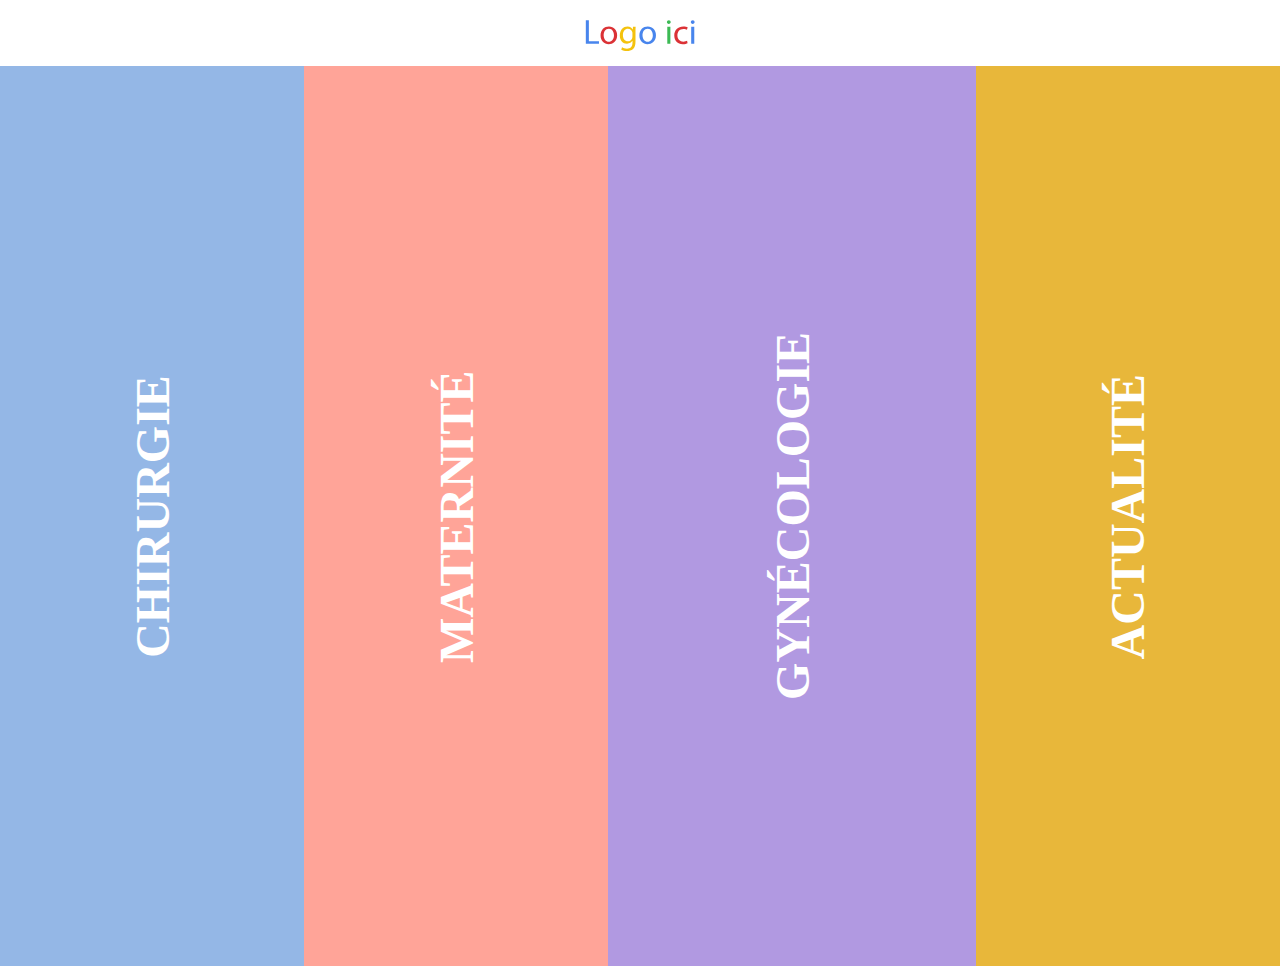
==== index.html @ 26a63998 "hover image" ====
<!doctype html>
<html>
<head>
<meta charset="utf-8">
<meta http-equiv="X-UA-Compatible" content="IE=edge">
<meta name="viewport" content="width=device-width, initial-scale=1">
<title>Le Belvedere</title>
<link href="stylehome.css" rel="stylesheet" type="text/css">
<script src="app.js"></script>
</head>
<body>
	<header>
<!-- Logo -->
		<img class= "logo" src="img/Google_logo.svg" alt="logo style google">
		<nav>
			<ul class="sliding-menu">
<!-- grid Chirurgie -->
				<li class="slide-chirurgie">
					<img class="imgchirurgie" src="img/chirurgie-low.png" alt="">
					<span class="slide-content"><strong>CHIRURGIE</strong></span>
				</li>
<!-- grid Mater -->
				<li class="slide-mater">

					<span><strong>MATERNITÉ</strong></span>
				</li>
<!-- grid gyneco -->
				<li class="slide-gyneco">

					<span><strong>GYNÉCOLOGIE</strong></span>
				</li>
<!-- grid Actu -->
				<li class="slide-actu">

					<span><strong>ACTUALITÉ</strong></span>
				</li>
			</ul>
		</nav>
	</header>
	<!--<footer>
		<div class="grid-container">
			<div class="logo">
				<img src="img/Google_logo.svg" alt="">
			</div>
			<div class="contact">
				<h2>Nous contacter</h2>
				<iframe class="map" src="https://www.google.com/maps/embed?pb=!1m18!1m12!1m3!1d2593.360764473008!2d1.079399015695706!3d49.45879767935085!2m3!1f0!2f0!3f0!3m2!1i1024!2i768!4f13.1!3m3!1m2!1s0x47e0ddea89d8a931%3A0x95f97db6a9b7b0f!2sCentre%20hospitalier%20du%20Belv%C3%A9d%C3%A8re!5e0!3m2!1sfr!2sfr!4v1608215527282!5m2!1sfr!2sfr" width="400" height="300" frameborder="0" style="border:0;" allowfullscreen="" aria-hidden="false" tabindex="0"></iframe>
			</div>
			<div class="mention">
				<ul>
					<li>
						<a href="#"><strong>Informations légales</strong></a>
					</li>
					<li>
						<a href="#"><strong>Politique de confidentialité</strong></a> 
					</li>
				</ul>
			</div>
		  </div>
	</footer>-->
</body>
</html>
---- stylehome.css ----
* {
	box-sizing: border-box;
}

body {
	font-family: "Segoe UI", "sans-serif";
	margin: 0;
	padding: 0;
	background-color: #ffffff;
	overflow: hidden;

}

.logo {
	width: 9%;
	display: block;
	margin-left: auto;
	margin-right: auto;
	padding-top: 1%;
	padding-bottom: 1%;
}

.sliding-menu {
	background: rgb(255, 255, 255);
	list-style: none;
	padding: 0;
	margin-top: 0;
	margin-bottom: 0;
	cursor: pointer;
	display: flex;
	flex-direction: column;
	height: 100vh;
	justify-content: stretch;
	font-size: 300%;
}

/*
*
Slide chirurgie
*
*/
.sliding-menu .slide-chirurgie {
	display: flex;
	flex: 1 1 100%;
	align-items: center;
	justify-content: center;
	transition: 0.5s;
	color: #ffffff;
	background: #94B7E6;
}
.sliding-menu .slide-chirurgie:hover {
	font-size: 250%;
}
.slide-chirurgie .imgchirurgie {
	position: absolute;
	margin-top:  2vw;
	width: 30vw;
	opacity: 0;
}
.imgchirurgie:hover {
	opacity: 1;
}
/*
*
Slide mater
*
*/
.sliding-menu .slide-mater {
	display: flex;
	flex: 1 1 100%;
	align-items: center;
	justify-content: center;
	transition: 0.5s;
	color: #ffffff;
	background-color: #FFA498;
}
  
.sliding-menu .slide-mater:hover {
	font-size: 250%;
}

/*
*
Slide gyneco
*
*/
.sliding-menu .slide-gyneco {
	display: flex;
	flex: 1 1 100%;
	align-items: center;
	justify-content: center;
	transition: 0.5s;
	color: #ffffff;
	background-color: #B199E1;
}
  
.sliding-menu .slide-gyneco:hover {
	font-size: 250%;
}

/*
*
Slide actu
*
*/  
.sliding-menu .slide-actu {
	display: flex;
	flex: 1 1 100%;
	align-items: center;
	justify-content: center;
	transition: 0.5s;
	color:  #ffffff;
	background-color: #E8B73A;
}
  
.sliding-menu .slide-actu:hover {
	font-size: 250%;
}

@media (max-width: 60rem) {
/*
*
Slide chirurgie
*
*/
	.sliding-menu .slide-chirurgie:hover {
	  padding-top: 30%;
	}
/*
*
Slide mater
*
*/
	.sliding-menu .slide-mater:hover {
		padding-top: 30%;
	}
/*
*
Slide gyneco
*
*/
	.sliding-menu .slide-gyneco:hover {
		padding-top: 30%;
	}
/*
*
Slide actu
*
*/
	.sliding-menu .slide-actu:hover {
		padding-top: 30%;
	}
}

@media (min-width: 60rem) {
	.sliding-menu {
	  flex-direction: row;
	}
/*
*
Slide chirurgie
*
*/
	.sliding-menu .slide-chirurgie span {
	  transform: rotate(-90deg);
	}
	.sliding-menu .slide-chirurgie span:hover {
		transform: rotate(0deg);
		transition: 80ms;
		margin-left: 50%;
	  }
	.sliding-menu .slide-chirurgie:hover {
	  padding-right: 20%;
	}
/*
*
Slide mater
*
*/
	.sliding-menu .slide-mater span {
		transform: rotate(-90deg);
		padding: 30%;
	  }
	  .sliding-menu .slide-mater span:hover {
		transform: rotate(0deg);
		transition: 80ms;
		margin-left: 50%;
	  }
	  .sliding-menu .slide-mater:hover {
		padding-right: 20%;
	}
/*
*
Slide gyneco
*
*/
	.sliding-menu .slide-gyneco span {
		transform: rotate(-90deg);
		padding: 30%;
	  }
	  .sliding-menu .slide-gyneco span:hover {
		transform: rotate(0deg);
		transition: 80ms;
		margin-left: 50%;
	  }
	  .sliding-menu .slide-gyneco:hover {
		padding-right: 20%;
	}
/*
*
Slide actu
*
*/
	.sliding-menu .slide-actu span {
		transform: rotate(-90deg);
		padding: 30%;
	  }
	  .sliding-menu .slide-actu span:hover {
		transform: rotate(0deg);
		transition: 80ms;
		margin-left: 50%;
	  }
	  .sliding-menu .slide-actu:hover {
		padding-right: 20%;
	}
}

/*
*
					Footer 
*

.grid-container {
	display: grid;
	background-color:#ffffff;
	grid-template-columns: 1fr 1fr 1fr;
	grid-template-rows: 1fr;
	gap: 0px 0px;
	grid-template-areas:"logo contact mention";
	padding: 5%;
	margin-left: auto;
	margin-right: auto;
	text-align: center;
}
.logo {
	grid-area: logo;
	margin-top: auto;
	margin-bottom: auto;

}
.contact {
	grid-area: contact;
	color: #ffffff;
	background-color: #E8B73A;
	border-radius: 30px;
	margin: 5%;
}
.map {
	padding-bottom: 10%;
	padding-top: 5%;
}
.mention {
	grid-area: mention;
	background-color: #E8B73A;
	border-radius: 30px;
}
.mention ul li{
	display: flex;
	justify-content: center;
	list-style: none;
	padding-top: 5%;
}
.mention ul li a{
	text-decoration: none;
	color: #ffffff;
	font-size: 110%;
}
*/
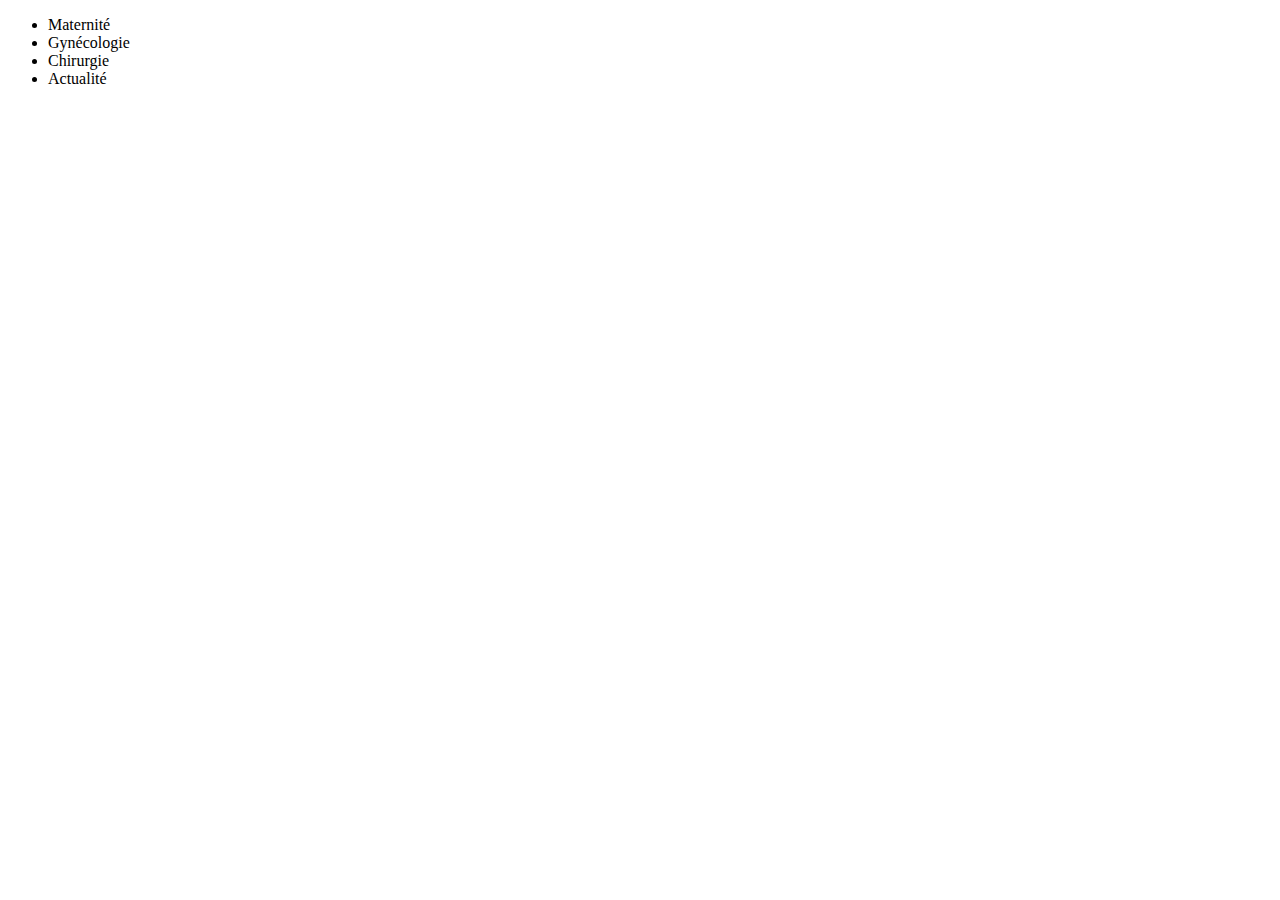
==== commit 810b7d95: "v0" ====
--- a/index.html
+++ b/index.html
@@ -1,62 +1,28 @@
-<!doctype html>
-<html>
-<head>
-<meta charset="utf-8">
-<meta http-equiv="X-UA-Compatible" content="IE=edge">
-<meta name="viewport" content="width=device-width, initial-scale=1">
-<title>Le Belvedere</title>
-<link href="stylehome.css" rel="stylesheet" type="text/css">
-<script src="app.js"></script>
-</head>
-<body>
-	<header>
-<!-- Logo -->
-		<img class= "logo" src="img/Google_logo.svg" alt="logo style google">
-		<nav>
-			<ul class="sliding-menu">
-<!-- grid Chirurgie -->
-				<li class="slide-chirurgie">
-					<img class="imgchirurgie" src="img/chirurgie-low.png" alt="">
-					<span class="slide-content"><strong>CHIRURGIE</strong></span>
-				</li>
-<!-- grid Mater -->
-				<li class="slide-mater">
-
-					<span><strong>MATERNITÉ</strong></span>
-				</li>
-<!-- grid gyneco -->
-				<li class="slide-gyneco">
-
-					<span><strong>GYNÉCOLOGIE</strong></span>
-				</li>
-<!-- grid Actu -->
-				<li class="slide-actu">
-
-					<span><strong>ACTUALITÉ</strong></span>
-				</li>
-			</ul>
-		</nav>
-	</header>
-	<!--<footer>
-		<div class="grid-container">
-			<div class="logo">
-				<img src="img/Google_logo.svg" alt="">
-			</div>
-			<div class="contact">
-				<h2>Nous contacter</h2>
-				<iframe class="map" src="https://www.google.com/maps/embed?pb=!1m18!1m12!1m3!1d2593.360764473008!2d1.079399015695706!3d49.45879767935085!2m3!1f0!2f0!3f0!3m2!1i1024!2i768!4f13.1!3m3!1m2!1s0x47e0ddea89d8a931%3A0x95f97db6a9b7b0f!2sCentre%20hospitalier%20du%20Belv%C3%A9d%C3%A8re!5e0!3m2!1sfr!2sfr!4v1608215527282!5m2!1sfr!2sfr" width="400" height="300" frameborder="0" style="border:0;" allowfullscreen="" aria-hidden="false" tabindex="0"></iframe>
-			</div>
-			<div class="mention">
-				<ul>
-					<li>
-						<a href="#"><strong>Informations légales</strong></a>
-					</li>
-					<li>
-						<a href="#"><strong>Politique de confidentialité</strong></a> 
-					</li>
-				</ul>
-			</div>
-		  </div>
-	</footer>-->
-</body>
-</html>
+<!DOCTYPE html>
+<html lang="en" >
+<head>
+  <meta charset="UTF-8">
+  <title>CodePen - A Pen by Blue-0</title>
+  <link rel='stylesheet' href='https://fonts.googleapis.com/css?family=Raleway|Spectral'><link rel="stylesheet" href="./style.css">
+
+</head>
+<body>
+<!-- partial:index.partial.html -->
+<div class="burger">
+  <span></span>
+</div>
+
+
+<div class="overlay">
+  <ul class="nav-responsive">
+    <li class="lien-responsive">Maternité</li>
+    <li class="lien-responsive">Gynécologie</li>
+    <li class="lien-responsive">Chirurgie</li>
+    <li class="lien-responsive">Actualité</li>
+  </ul>
+</div>
+<!-- partial -->
+  <script src='https://cdnjs.cloudflare.com/ajax/libs/jquery/3.2.1/jquery.min.js'></script><script  src="./script.js"></script>
+
+</body>
+</html>
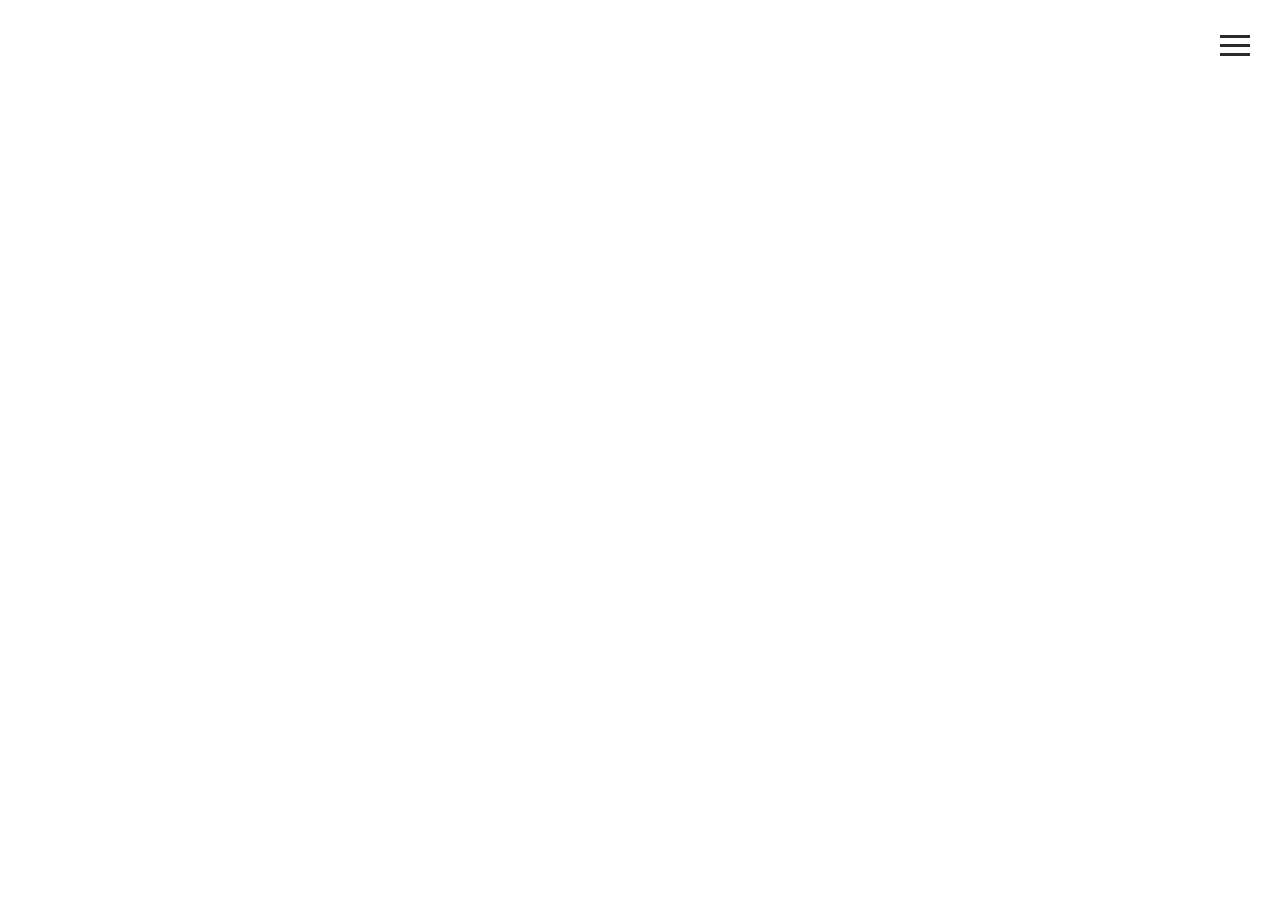
==== commit 7ff6d337: "Update index.html" ====
--- a/index.html
+++ b/index.html
@@ -3,7 +3,7 @@
 <head>
   <meta charset="UTF-8">
   <title>CodePen - A Pen by Blue-0</title>
-  <link rel='stylesheet' href='https://fonts.googleapis.com/css?family=Raleway|Spectral'><link rel="stylesheet" href="./style.css">
+  <link rel='stylesheet' href='https://fonts.googleapis.com/css?family=Raleway|Spectral'><link rel="stylesheet" href="./style_burger.css">
 
 </head>
 <body>
@@ -22,7 +22,7 @@
   </ul>
 </div>
 <!-- partial -->
-  <script src='https://cdnjs.cloudflare.com/ajax/libs/jquery/3.2.1/jquery.min.js'></script><script  src="./script.js"></script>
+  <script src='https://cdnjs.cloudflare.com/ajax/libs/jquery/3.2.1/jquery.min.js'></script><script  src="./script_burger.js"></script>
 
 </body>
 </html>
--- a/style_burger.css
+++ b/style_burger.css
@@ -0,0 +1,365 @@
+/*  COLORS
+========================================== */
+/*  FONTS
+========================================== */
+/*  MIXINS
+========================================== */
+/*  RESET
+========================================== */
+*, *:before, *:after {
+  margin: 0;
+  padding: 0;
+  box-sizing: border-box;
+}
+
+body {
+  width: 100%;
+  height: 100%;
+}
+body.overflow {
+  overflow: hidden;
+}
+
+/*  BURGER
+========================================== */
+.burger {
+  width: 50px;
+  height: 50px;
+  position: fixed;
+  top: 20px;
+  right: 20px;
+  border-radius: 4px;
+  z-index: 10;
+}
+.burger span {
+  position: relative;
+  margin-top: 9px;
+  margin-bottom: 9px;
+  -webkit-user-select: none;
+  -moz-user-select: none;
+  -ms-user-select: none;
+  user-select: none;
+  position: absolute;
+  top: 50%;
+  left: 50%;
+  margin-left: -15px;
+  margin-top: -1.5px;
+}
+.burger span, .burger span::before, .burger span::after {
+  display: block;
+  width: 30px;
+  height: 3px;
+  background-color: #2a2a2a;
+  outline: 1px solid transparent;
+  -webkit-transition-property: background-color, -webkit-transform;
+  -moz-transition-property: background-color, -moz-transform;
+  -o-transition-property: background-color, -o-transform;
+  transition-property: background-color, transform;
+  -webkit-transition-duration: 0.3s;
+  -moz-transition-duration: 0.3s;
+  -o-transition-duration: 0.3s;
+  transition-duration: 0.3s;
+}
+.burger span::before, .burger span::after {
+  position: absolute;
+  content: "";
+}
+.burger span::before {
+  top: -9px;
+}
+.burger span::after {
+  top: 9px;
+}
+.burger.clicked span {
+  background-color: transparent;
+}
+.burger.clicked span::before {
+  -webkit-transform: translateY(9px) rotate(45deg);
+  -moz-transform: translateY(9px) rotate(45deg);
+  -ms-transform: translateY(9px) rotate(45deg);
+  -o-transform: translateY(9px) rotate(45deg);
+  transform: translateY(9px) rotate(45deg);
+}
+.burger.clicked span::after {
+  -webkit-transform: translateY(-9px) rotate(-45deg);
+  -moz-transform: translateY(-9px) rotate(-45deg);
+  -ms-transform: translateY(-9px) rotate(-45deg);
+  -o-transform: translateY(-9px) rotate(-45deg);
+  transform: translateY(-9px) rotate(-45deg);
+}
+.burger.clicked span:before, .burger.clicked span:after {
+  background-color: #ffffff;
+}
+.burger:hover {
+  cursor: pointer;
+}
+
+/*  NAV
+========================================== */
+nav {
+  background-color: #2a2a2a;
+  position: fixed;
+  z-index: 9;
+  top: 0;
+  right: 0;
+  height: 100%;
+  max-width: 515px;
+  width: 100%;
+  padding: 100px 40px 60px 40px;
+  overflow-y: auto;
+  -webkit-transform: translateX(100%);
+  -moz-transform: translateX(100%);
+  -ms-transform: translateX(100%);
+  -o-transform: translateX(100%);
+  transform: translateX(100%);
+  -webkit-transition: transform 0.55s cubic-bezier(0.785, 0.135, 0.15, 0.86);
+  -moz-transition: transform 0.55s cubic-bezier(0.785, 0.135, 0.15, 0.86);
+  -o-transition: transform 0.55s cubic-bezier(0.785, 0.135, 0.15, 0.86);
+  transition: transform 0.55s cubic-bezier(0.785, 0.135, 0.15, 0.86);
+}
+nav.show {
+  -webkit-transform: translateX(0px);
+  -moz-transform: translateX(0px);
+  -ms-transform: translateX(0px);
+  -o-transform: translateX(0px);
+  transform: translateX(0px);
+}
+nav.show ul.main li {
+  -webkit-transform: translateX(0px);
+  -moz-transform: translateX(0px);
+  -ms-transform: translateX(0px);
+  -o-transform: translateX(0px);
+  transform: translateX(0px);
+  opacity: 1;
+}
+nav.show ul.main li:nth-child(1) {
+  transition-delay: 0.15s;
+}
+nav.show ul.main li:nth-child(2) {
+  transition-delay: 0.3s;
+}
+nav.show ul.main li:nth-child(3) {
+  transition-delay: 0.45s;
+}
+nav.show ul.main li:nth-child(4) {
+  transition-delay: 0.6s;
+}
+nav.show ul.main li:nth-child(5) {
+  transition-delay: 0.75s;
+}
+nav.show ul.main li:nth-child(6) {
+  transition-delay: 0.9s;
+}
+nav.show ul.main li:nth-child(7) {
+  transition-delay: 1.05s;
+}
+nav.show ul.main li:nth-child(8) {
+  transition-delay: 1.2s;
+}
+nav.show ul.main li:nth-child(9) {
+  transition-delay: 1.35s;
+}
+nav.show .about, nav.show .social, nav.show ul.sub {
+  -webkit-transform: translateY(0px);
+  -moz-transform: translateY(0px);
+  -ms-transform: translateY(0px);
+  -o-transform: translateY(0px);
+  transform: translateY(0px);
+  opacity: 1;
+  transition-delay: 0.85s;
+}
+@media (min-width: 667px) {
+  nav {
+    padding: 120px 90px 70px 90px;
+  }
+}
+nav ul.main {
+  list-style-type: none;
+}
+nav ul.main li {
+  margin-bottom: 20px;
+  -webkit-transform: translateX(40px);
+  -moz-transform: translateX(40px);
+  -ms-transform: translateX(40px);
+  -o-transform: translateX(40px);
+  transform: translateX(40px);
+  opacity: 0;
+  -webkit-transition: all 0.3s ease;
+  -moz-transition: all 0.3s ease;
+  -o-transition: all 0.3s ease;
+  transition: all 0.3s ease;
+}
+nav ul.main li:last-of-type {
+  margin-bottom: 0px;
+}
+nav ul.main li a {
+  color: #ffffff;
+  font-family: "Raleway", sans-serif;
+  text-decoration: none;
+  text-transform: uppercase;
+  font-size: 1.5rem;
+  display: block;
+  letter-spacing: 5px;
+  font-weight: 600;
+  padding: 10px 0;
+  -webkit-transition: all 0.3s ease;
+  -moz-transition: all 0.3s ease;
+  -o-transition: all 0.3s ease;
+  transition: all 0.3s ease;
+}
+nav ul.main li a span {
+  color: #5996f0;
+}
+nav ul.main li a:hover {
+  color: #5996f0;
+}
+nav .about {
+  margin-top: 40px;
+  -webkit-transform: translateY(30px);
+  -moz-transform: translateY(30px);
+  -ms-transform: translateY(30px);
+  -o-transform: translateY(30px);
+  transform: translateY(30px);
+  opacity: 0;
+  -webkit-transition: all 0.4s ease;
+  -moz-transition: all 0.4s ease;
+  -o-transition: all 0.4s ease;
+  transition: all 0.4s ease;
+}
+nav .about p {
+  color: #ffffff;
+  font-family: "Spectral", serif;
+  font-size: 1.05rem;
+  letter-spacing: 0.5px;
+  line-height: 170%;
+}
+nav .social {
+  margin-top: 40px;
+  position: relative;
+  padding-bottom: 30px;
+  -webkit-transform: translateY(30px);
+  -moz-transform: translateY(30px);
+  -ms-transform: translateY(30px);
+  -o-transform: translateY(30px);
+  transform: translateY(30px);
+  opacity: 0;
+  -webkit-transition: all 0.4s ease;
+  -moz-transition: all 0.4s ease;
+  -o-transition: all 0.4s ease;
+  transition: all 0.4s ease;
+}
+nav .social:after {
+  content: "";
+  width: 230px;
+  height: 2px;
+  background-color: #5996f0;
+  position: absolute;
+  bottom: 0;
+  left: 0;
+}
+nav .social a {
+  display: inline-block;
+  width: 30px;
+  height: 30px;
+  margin-right: 25px;
+}
+nav .social a:last-of-type {
+  margin-right: 0px;
+}
+nav .social a:hover svg path, nav .social a:hover svg circle {
+  fill: #5996f0;
+}
+nav .social a svg {
+  width: 100%;
+  height: 100%;
+}
+nav .social a svg path, nav .social a svg circle {
+  fill: #ffffff;
+  -webkit-transition: all 0.3s ease;
+  -moz-transition: all 0.3s ease;
+  -o-transition: all 0.3s ease;
+  transition: all 0.3s ease;
+}
+nav ul.sub {
+  list-style-type: none;
+  margin-top: 40px;
+  -webkit-transform: translateY(30px);
+  -moz-transform: translateY(30px);
+  -ms-transform: translateY(30px);
+  -o-transform: translateY(30px);
+  transform: translateY(30px);
+  opacity: 0;
+  -webkit-transition: all 0.4s ease;
+  -moz-transition: all 0.4s ease;
+  -o-transition: all 0.4s ease;
+  transition: all 0.4s ease;
+}
+nav ul.sub li {
+  margin-bottom: 10px;
+}
+nav ul.sub li:last-of-type {
+  margin-bottom: 0px;
+}
+nav ul.sub li a {
+  color: #ffffff;
+  font-family: "Raleway", sans-serif;
+  letter-spacing: 1px;
+  font-size: 0.9rem;
+  text-decoration: none;
+  -webkit-transition: all 0.3s ease;
+  -moz-transition: all 0.3s ease;
+  -o-transition: all 0.3s ease;
+  transition: all 0.3s ease;
+}
+nav ul.sub li a:hover {
+  color: #5996f0;
+}
+
+/*  OVERLAY
+========================================== */
+.overlay {
+  position: fixed;
+  top: 0;
+  left: 0;
+  z-index: 1;
+  width: 100%;
+  height: 100%;
+  -webkit-transition: all 0.3s ease-in-out;
+  -moz-transition: all 0.3s ease-in-out;
+  -o-transition: all 0.3s ease-in-out;
+  transition: all 0.3s ease-in-out;
+  background-color: #5996f0;
+  opacity: 0;
+  visibility: hidden;
+}
+.overlay.show {
+  opacity: 0.8;
+  visibility: visible;
+}
+
+/* TEXTE
+========================================== */
+.nav-responsive{
+  display: flex;
+  flex-direction: column;
+  margin-top: 10vh;
+  list-style: none;
+  justify-content: center;
+}
+
+
+.lien-responsive{
+  font-size: 41pt;
+  font-weight: bold;
+  margin-top: 10vh;
+  font-family: "lato";
+  display: flex;
+  justify-content: center;
+  transition: all 300ms ease;
+}
+
+.lien-responsive:hover{
+color: white;
+cursor: pointer;
+transition: all 300ms ease;
+}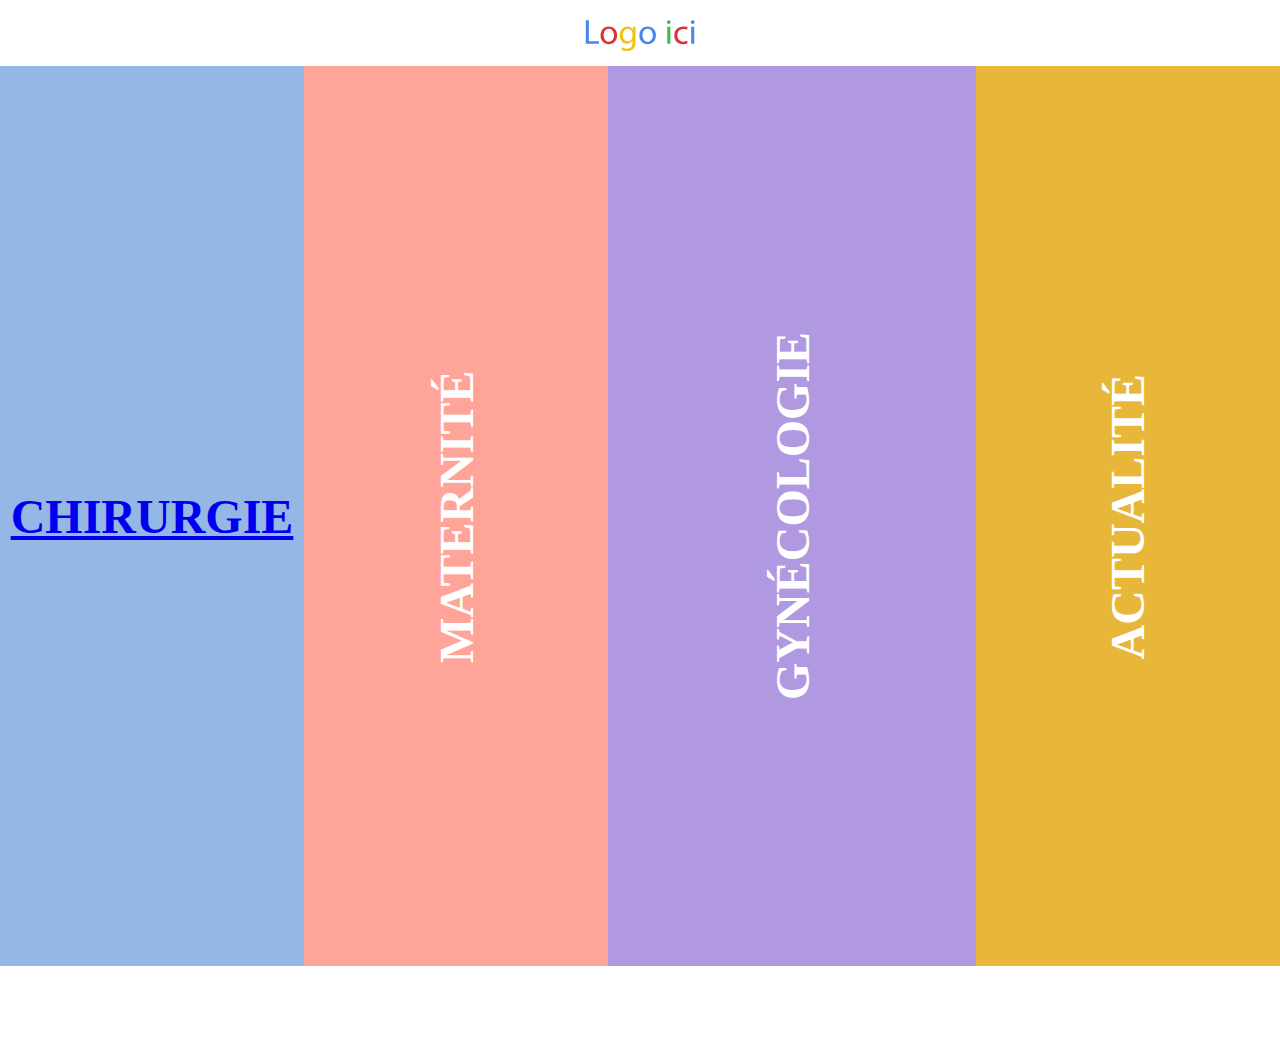
==== commit 30438bb2: "Update index.html" ====
--- a/index.html
+++ b/index.html
@@ -1,28 +1,64 @@
-<!DOCTYPE html>
-<html lang="en" >
-<head>
-  <meta charset="UTF-8">
-  <title>CodePen - A Pen by Blue-0</title>
-  <link rel='stylesheet' href='https://fonts.googleapis.com/css?family=Raleway|Spectral'><link rel="stylesheet" href="./style_burger.css">
-
-</head>
-<body>
-<!-- partial:index.partial.html -->
-<div class="burger">
-  <span></span>
-</div>
-
-
-<div class="overlay">
-  <ul class="nav-responsive">
-    <li class="lien-responsive">Maternité</li>
-    <li class="lien-responsive">Gynécologie</li>
-    <li class="lien-responsive">Chirurgie</li>
-    <li class="lien-responsive">Actualité</li>
-  </ul>
-</div>
-<!-- partial -->
-  <script src='https://cdnjs.cloudflare.com/ajax/libs/jquery/3.2.1/jquery.min.js'></script><script  src="./script_burger.js"></script>
-
-</body>
-</html>
+<!doctype html>
+<html>
+<head>
+<meta charset="utf-8">
+<meta http-equiv="X-UA-Compatible" content="IE=edge">
+<meta name="viewport" content="width=device-width, initial-scale=1">
+<title>Le Belvedere</title>
+<link href="stylehome.css" rel="stylesheet" type="text/css">
+<script src="app.js"></script>
+</head>
+<body>
+	<header>
+<!-- Logo -->
+		<img class= "logo" src="img/Google_logo.svg" alt="logo style google">
+		<nav>
+			<ul class="sliding-menu">
+<!-- grid Chirurgie -->
+				<li class="slide-chirurgie">
+					<a href="chirurgie.html">
+					<img class="imgchirurgie" src="img/chirurgie-low.png" alt="">
+					<span class="slide-content"><strong>CHIRURGIE</strong></span>
+					</a>
+				</li>
+<!-- grid Mater -->
+				<li class="slide-mater">
+
+					<span><strong>MATERNITÉ</strong></span>
+				</li>
+<!-- grid gyneco -->
+				<li class="slide-gyneco">
+
+					<span><strong>GYNÉCOLOGIE</strong></span>
+				</li>
+<!-- grid Actu -->
+				<li class="slide-actu">
+
+					<span><strong>ACTUALITÉ</strong></span>
+				</li>
+			</ul>
+		</nav>
+	</header>
+	<!--<footer>
+		<div class="grid-container">
+			<div class="logo">
+				<img src="img/Google_logo.svg" alt="">
+			</div>
+			<div class="contact">
+				<h2>Nous contacter</h2>
+				<iframe class="map" src="https://www.google.com/maps/embed?pb=!1m18!1m12!1m3!1d2593.360764473008!2d1.079399015695706!3d49.45879767935085!2m3!1f0!2f0!3f0!3m2!1i1024!2i768!4f13.1!3m3!1m2!1s0x47e0ddea89d8a931%3A0x95f97db6a9b7b0f!2sCentre%20hospitalier%20du%20Belv%C3%A9d%C3%A8re!5e0!3m2!1sfr!2sfr!4v1608215527282!5m2!1sfr!2sfr" width="400" height="300" frameborder="0" style="border:0;" allowfullscreen="" aria-hidden="false" tabindex="0"></iframe>
+			</div>
+			<div class="mention">
+				<ul>
+					<li>
+						<a href="#"><strong>Informations légales</strong></a>
+					</li>
+					<li>
+						<a href="#"><strong>Politique de confidentialité</strong></a> 
+					</li>
+				</ul>
+			</div>
+		  </div>
+	</footer>-->
+</body>
+</html>
--- a/stylehome.css
+++ b/stylehome.css
@@ -0,0 +1,278 @@
+* {
+	box-sizing: border-box;
+}
+
+body {
+	font-family: "Segoe UI", "sans-serif";
+	margin: 0;
+	padding: 0;
+	background-color: #ffffff;
+	overflow: hidden;
+
+}
+
+.logo {
+	width: 9%;
+	display: block;
+	margin-left: auto;
+	margin-right: auto;
+	padding-top: 1%;
+	padding-bottom: 1%;
+}
+
+.sliding-menu {
+	background: rgb(255, 255, 255);
+	list-style: none;
+	padding: 0;
+	margin-top: 0;
+	margin-bottom: 0;
+	cursor: pointer;
+	display: flex;
+	flex-direction: column;
+	height: 100vh;
+	justify-content: stretch;
+	font-size: 300%;
+}
+
+/*
+*
+Slide chirurgie
+*
+*/
+.sliding-menu .slide-chirurgie {
+	display: flex;
+	flex: 1 1 100%;
+	align-items: center;
+	justify-content: center;
+	transition: 0.5s;
+	color: #ffffff;
+	background: #94B7E6;
+}
+.sliding-menu .slide-chirurgie:hover {
+	font-size: 250%;
+}
+.slide-chirurgie .imgchirurgie {
+	position: absolute;
+	margin-top:  2vw;
+	width: 30vw;
+	opacity: 0;
+}
+.imgchirurgie:hover {
+	opacity: 1;
+}
+/*
+*
+Slide mater
+*
+*/
+.sliding-menu .slide-mater {
+	display: flex;
+	flex: 1 1 100%;
+	align-items: center;
+	justify-content: center;
+	transition: 0.5s;
+	color: #ffffff;
+	background-color: #FFA498;
+}
+  
+.sliding-menu .slide-mater:hover {
+	font-size: 250%;
+}
+
+/*
+*
+Slide gyneco
+*
+*/
+.sliding-menu .slide-gyneco {
+	display: flex;
+	flex: 1 1 100%;
+	align-items: center;
+	justify-content: center;
+	transition: 0.5s;
+	color: #ffffff;
+	background-color: #B199E1;
+}
+  
+.sliding-menu .slide-gyneco:hover {
+	font-size: 250%;
+}
+
+/*
+*
+Slide actu
+*
+*/  
+.sliding-menu .slide-actu {
+	display: flex;
+	flex: 1 1 100%;
+	align-items: center;
+	justify-content: center;
+	transition: 0.5s;
+	color:  #ffffff;
+	background-color: #E8B73A;
+}
+  
+.sliding-menu .slide-actu:hover {
+	font-size: 250%;
+}
+
+@media (max-width: 60rem) {
+/*
+*
+Slide chirurgie
+*
+*/
+	.sliding-menu .slide-chirurgie:hover {
+	  padding-top: 30%;
+	}
+/*
+*
+Slide mater
+*
+*/
+	.sliding-menu .slide-mater:hover {
+		padding-top: 30%;
+	}
+/*
+*
+Slide gyneco
+*
+*/
+	.sliding-menu .slide-gyneco:hover {
+		padding-top: 30%;
+	}
+/*
+*
+Slide actu
+*
+*/
+	.sliding-menu .slide-actu:hover {
+		padding-top: 30%;
+	}
+}
+
+@media (min-width: 60rem) {
+	.sliding-menu {
+	  flex-direction: row;
+	}
+/*
+*
+Slide chirurgie
+*
+*/
+	.sliding-menu .slide-chirurgie span {
+	  transform: rotate(-90deg);
+	}
+	.sliding-menu .slide-chirurgie span:hover {
+		transform: rotate(0deg);
+		transition: 80ms;
+		margin-left: 50%;
+	  }
+	.sliding-menu .slide-chirurgie:hover {
+	  padding-right: 20%;
+	}
+/*
+*
+Slide mater
+*
+*/
+	.sliding-menu .slide-mater span {
+		transform: rotate(-90deg);
+		padding: 30%;
+	  }
+	  .sliding-menu .slide-mater span:hover {
+		transform: rotate(0deg);
+		transition: 80ms;
+		margin-left: 50%;
+	  }
+	  .sliding-menu .slide-mater:hover {
+		padding-right: 20%;
+	}
+/*
+*
+Slide gyneco
+*
+*/
+	.sliding-menu .slide-gyneco span {
+		transform: rotate(-90deg);
+		padding: 30%;
+	  }
+	  .sliding-menu .slide-gyneco span:hover {
+		transform: rotate(0deg);
+		transition: 80ms;
+		margin-left: 50%;
+	  }
+	  .sliding-menu .slide-gyneco:hover {
+		padding-right: 20%;
+	}
+/*
+*
+Slide actu
+*
+*/
+	.sliding-menu .slide-actu span {
+		transform: rotate(-90deg);
+		padding: 30%;
+	  }
+	  .sliding-menu .slide-actu span:hover {
+		transform: rotate(0deg);
+		transition: 80ms;
+		margin-left: 50%;
+	  }
+	  .sliding-menu .slide-actu:hover {
+		padding-right: 20%;
+	}
+}
+
+/*
+*
+					Footer 
+*
+
+.grid-container {
+	display: grid;
+	background-color:#ffffff;
+	grid-template-columns: 1fr 1fr 1fr;
+	grid-template-rows: 1fr;
+	gap: 0px 0px;
+	grid-template-areas:"logo contact mention";
+	padding: 5%;
+	margin-left: auto;
+	margin-right: auto;
+	text-align: center;
+}
+.logo {
+	grid-area: logo;
+	margin-top: auto;
+	margin-bottom: auto;
+
+}
+.contact {
+	grid-area: contact;
+	color: #ffffff;
+	background-color: #E8B73A;
+	border-radius: 30px;
+	margin: 5%;
+}
+.map {
+	padding-bottom: 10%;
+	padding-top: 5%;
+}
+.mention {
+	grid-area: mention;
+	background-color: #E8B73A;
+	border-radius: 30px;
+}
+.mention ul li{
+	display: flex;
+	justify-content: center;
+	list-style: none;
+	padding-top: 5%;
+}
+.mention ul li a{
+	text-decoration: none;
+	color: #ffffff;
+	font-size: 110%;
+}
+*/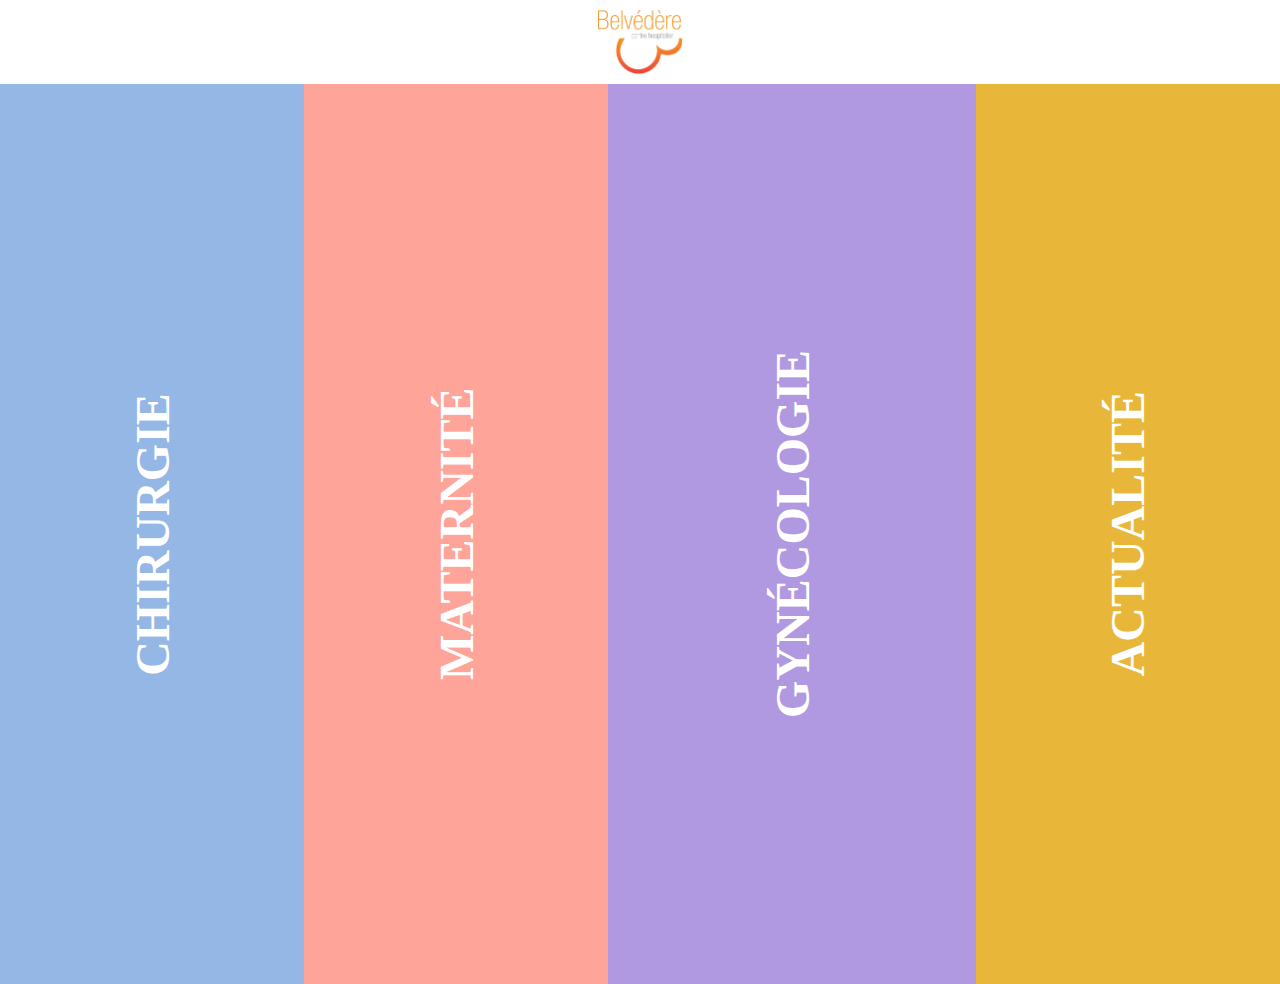
==== commit 8268631a: "final version" ====
--- a/index.html
+++ b/index.html
@@ -6,35 +6,33 @@
 <meta name="viewport" content="width=device-width, initial-scale=1">
 <title>Le Belvedere</title>
 <link href="stylehome.css" rel="stylesheet" type="text/css">
-<script src="app.js"></script>
 </head>
 <body>
 	<header>
 <!-- Logo -->
-		<img class= "logo" src="img/Google_logo.svg" alt="logo style google">
+		<div class="bglogo">
+		<img class= "logo" src="img/logo.png" alt="logo style google">
+		</div>
 		<nav>
 			<ul class="sliding-menu">
 <!-- grid Chirurgie -->
 				<li class="slide-chirurgie">
-					<a href="chirurgie.html">
-					<img class="imgchirurgie" src="img/chirurgie-low.png" alt="">
-					<span class="slide-content"><strong>CHIRURGIE</strong></span>
-					</a>
+					<span><strong><a class="slide-content" href="chirurgie.html">CHIRURGIE</a></strong></span>
 				</li>
 <!-- grid Mater -->
 				<li class="slide-mater">
 
-					<span><strong>MATERNITÉ</strong></span>
+					<span><strong><a class="slide-content" href="#">MATERNITÉ</a></strong></span>
 				</li>
 <!-- grid gyneco -->
 				<li class="slide-gyneco">
 
-					<span><strong>GYNÉCOLOGIE</strong></span>
+					<span><strong><a class="slide-content" href="#">GYNÉCOLOGIE</a></strong></span>
 				</li>
 <!-- grid Actu -->
 				<li class="slide-actu">
 
-					<span><strong>ACTUALITÉ</strong></span>
+					<span><strong><a class="slide-content" href="actu.html">ACTUALITÉ</a></strong></span>
 				</li>
 			</ul>
 		</nav>
--- a/stylehome.css
+++ b/stylehome.css
@@ -11,14 +11,17 @@
 
 }
 
-.logo {
-	width: 9%;
-	display: block;
-	margin-left: auto;
-	margin-right: auto;
-	padding-top: 1%;
-	padding-bottom: 1%;
-}
+.bglogo {
+    display: flex;
+    justify-content: center;
+    background-color: #fff;
+    margin-left: auto;
+    margin-right: auto;
+  }
+  .logo {
+    transform: rotate(90deg);
+    width: 5%;
+  }
 
 .sliding-menu {
 	background: rgb(255, 255, 255);
@@ -51,15 +54,7 @@
 .sliding-menu .slide-chirurgie:hover {
 	font-size: 250%;
 }
-.slide-chirurgie .imgchirurgie {
-	position: absolute;
-	margin-top:  2vw;
-	width: 30vw;
-	opacity: 0;
-}
-.imgchirurgie:hover {
-	opacity: 1;
-}
+
 /*
 *
 Slide mater
@@ -164,14 +159,7 @@
 	.sliding-menu .slide-chirurgie span {
 	  transform: rotate(-90deg);
 	}
-	.sliding-menu .slide-chirurgie span:hover {
-		transform: rotate(0deg);
-		transition: 80ms;
-		margin-left: 50%;
-	  }
-	.sliding-menu .slide-chirurgie:hover {
-	  padding-right: 20%;
-	}
+
 /*
 *
 Slide mater
@@ -181,14 +169,6 @@
 		transform: rotate(-90deg);
 		padding: 30%;
 	  }
-	  .sliding-menu .slide-mater span:hover {
-		transform: rotate(0deg);
-		transition: 80ms;
-		margin-left: 50%;
-	  }
-	  .sliding-menu .slide-mater:hover {
-		padding-right: 20%;
-	}
 /*
 *
 Slide gyneco
@@ -198,14 +178,7 @@
 		transform: rotate(-90deg);
 		padding: 30%;
 	  }
-	  .sliding-menu .slide-gyneco span:hover {
-		transform: rotate(0deg);
-		transition: 80ms;
-		margin-left: 50%;
-	  }
-	  .sliding-menu .slide-gyneco:hover {
-		padding-right: 20%;
-	}
+
 /*
 *
 Slide actu
@@ -215,16 +188,11 @@
 		transform: rotate(-90deg);
 		padding: 30%;
 	  }
-	  .sliding-menu .slide-actu span:hover {
-		transform: rotate(0deg);
-		transition: 80ms;
-		margin-left: 50%;
-	  }
-	  .sliding-menu .slide-actu:hover {
-		padding-right: 20%;
-	}
-}
-
+}
+ .slide-content {
+	 text-decoration: none;
+	 color: #fff;
+ }
 /*
 *
 					Footer 
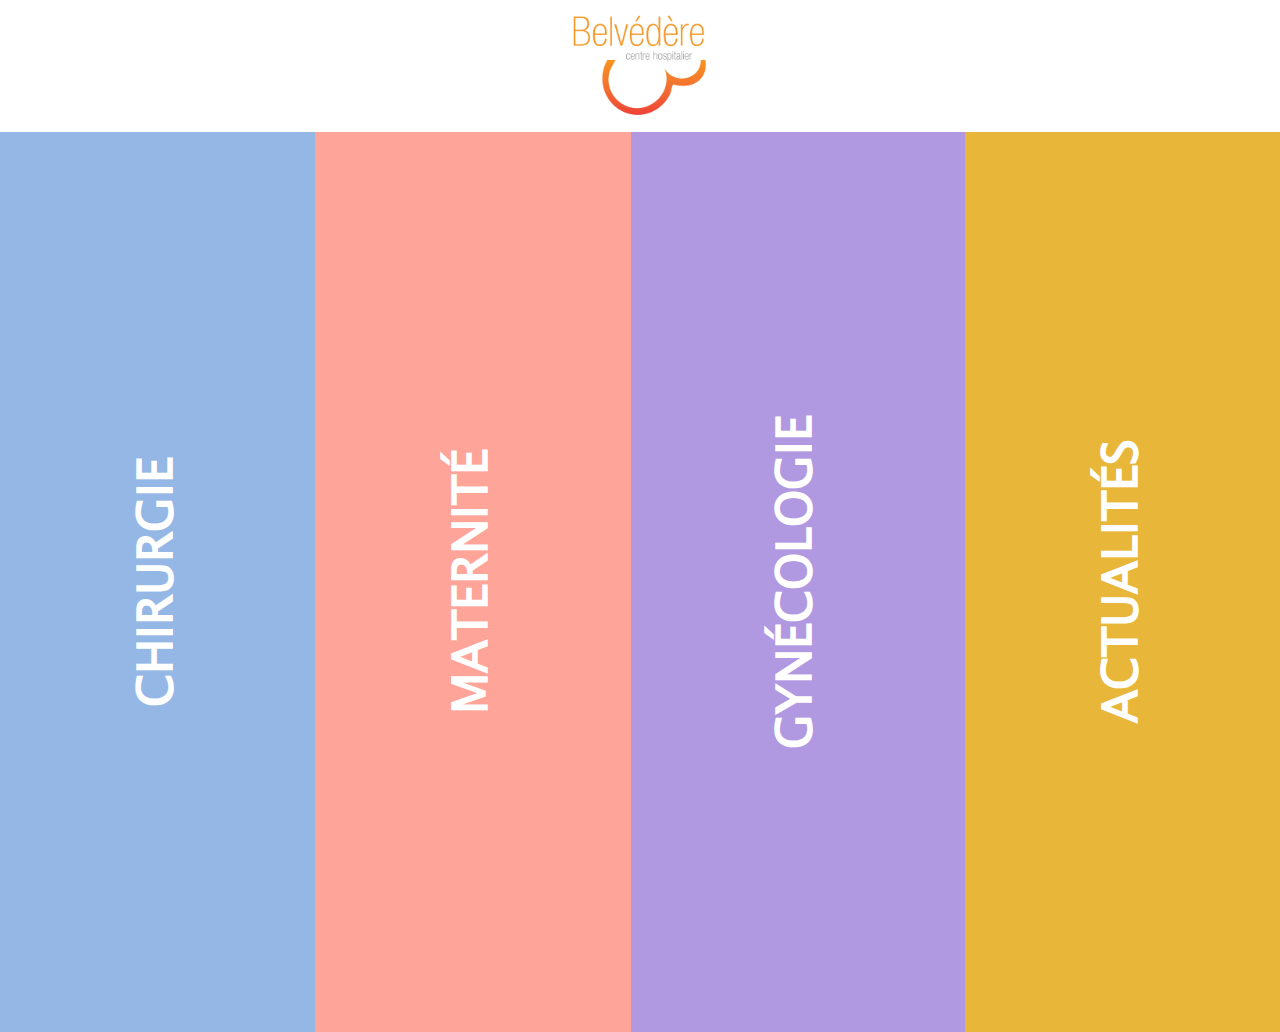
==== commit 2f1f2bfd: "sidebar" ====
--- a/index.html
+++ b/index.html
@@ -32,7 +32,7 @@
 <!-- grid Actu -->
 				<li class="slide-actu">
 
-					<span><strong><a class="slide-content" href="actu.html">ACTUALITÉ</a></strong></span>
+					<span><strong><a class="slide-content" href="actu.html">ACTUALITÉS</a></strong></span>
 				</li>
 			</ul>
 		</nav>
--- a/stylehome.css
+++ b/stylehome.css
@@ -2,8 +2,22 @@
 	box-sizing: border-box;
 }
 
+img {
+	max-width: 100%;
+	height: auto;
+}
+
+svg {
+	height: 100%;
+	width: 100%;
+}
+
+@font-face {
+	font-family: "LucidaGrande";
+	src: url("Font/LucidaGrande.ttf");	
+  }
 body {
-	font-family: "Segoe UI", "sans-serif";
+	font-family: "LucidaGrande";
 	margin: 0;
 	padding: 0;
 	background-color: #ffffff;
@@ -19,8 +33,8 @@
     margin-right: auto;
   }
   .logo {
-    transform: rotate(90deg);
-    width: 5%;
+	transform: rotate(90deg);
+	width: 100px;
   }
 
 .sliding-menu {
@@ -113,6 +127,7 @@
 }
 
 @media (max-width: 60rem) {
+
 /*
 *
 Slide chirurgie
@@ -148,6 +163,7 @@
 }
 
 @media (min-width: 60rem) {
+
 	.sliding-menu {
 	  flex-direction: row;
 	}
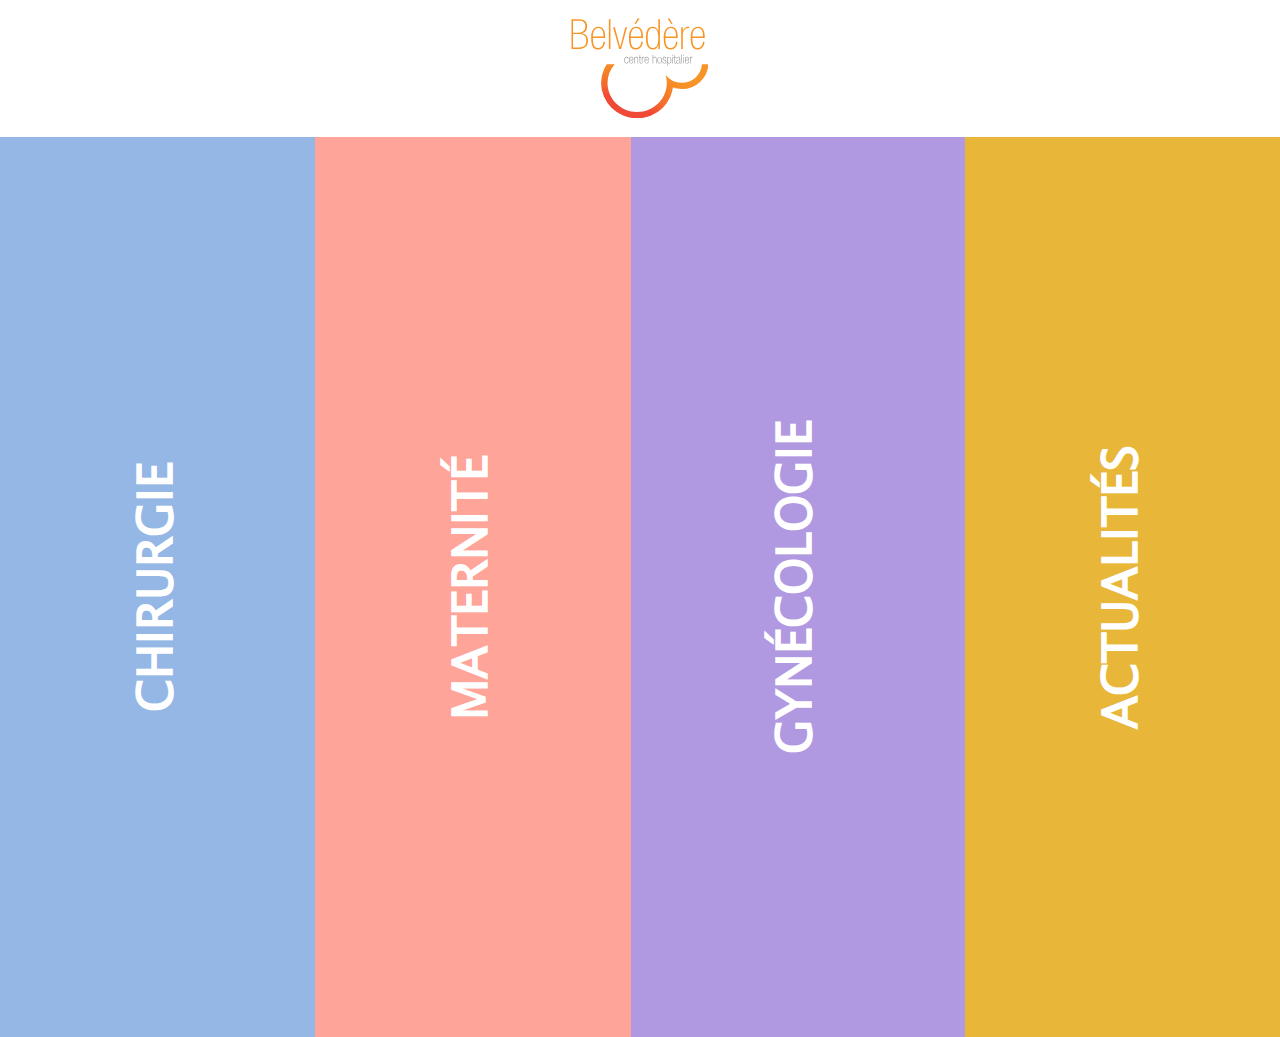
==== commit de6ca093: "logo svg" ====
--- a/index.html
+++ b/index.html
@@ -11,7 +11,7 @@
 	<header>
 <!-- Logo -->
 		<div class="bglogo">
-		<img class= "logo" src="img/logo.png" alt="logo style google">
+		<img class= "logo" src="img/SVG/logofinal.svg" alt="logo style google">
 		</div>
 		<nav>
 			<ul class="sliding-menu">
